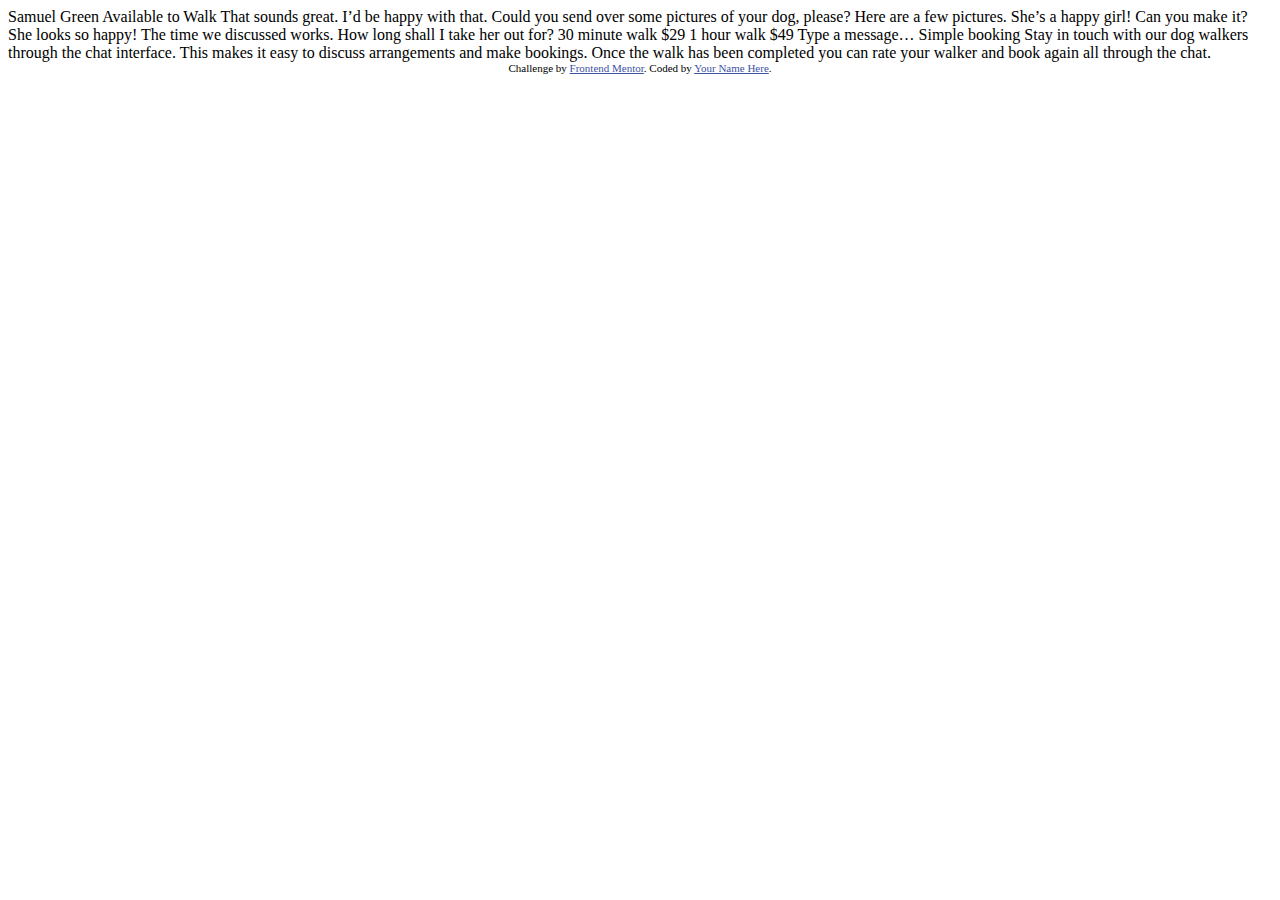
==== Chat App CSS/index.html @ c172f083 "Add files via upload" ====
<!DOCTYPE html>
<html lang="en">
<head>
  <meta charset="UTF-8">
  <meta name="viewport" content="width=device-width, initial-scale=1.0"> <!-- displays site properly based on user's device -->

  <link rel="icon" type="image/png" sizes="32x32" href="./images/favicon-32x32.png">
  
  <title>Frontend Mentor | [Challenge Name Here]</title>

  <!-- Feel free to remove these styles or customise in your own stylesheet 👍 -->
  <style>
    .attribution { font-size: 11px; text-align: center; }
    .attribution a { color: hsl(228, 45%, 44%); }
  </style>
</head>
<body>

  Samuel Green
  Available to Walk

  That sounds great. I’d be happy with that.

  Could you send over some pictures of your dog, please?

  Here are a few pictures. She’s a happy girl!

  Can you make it?

  She looks so happy! The time we discussed works. How long shall I take her out for?

  30 minute walk
  $29

  1 hour walk
  $49

  Type a message…

  Simple booking

  Stay in touch with our dog walkers through the chat interface. This makes it easy to 
  discuss arrangements and make bookings. Once the walk has been completed you can rate 
  your walker and book again all through the chat.
  
  <div class="attribution">
    Challenge by <a href="https://www.frontendmentor.io?ref=challenge" target="_blank">Frontend Mentor</a>. 
    Coded by <a href="#">Your Name Here</a>.
  </div>
</body>
</html>
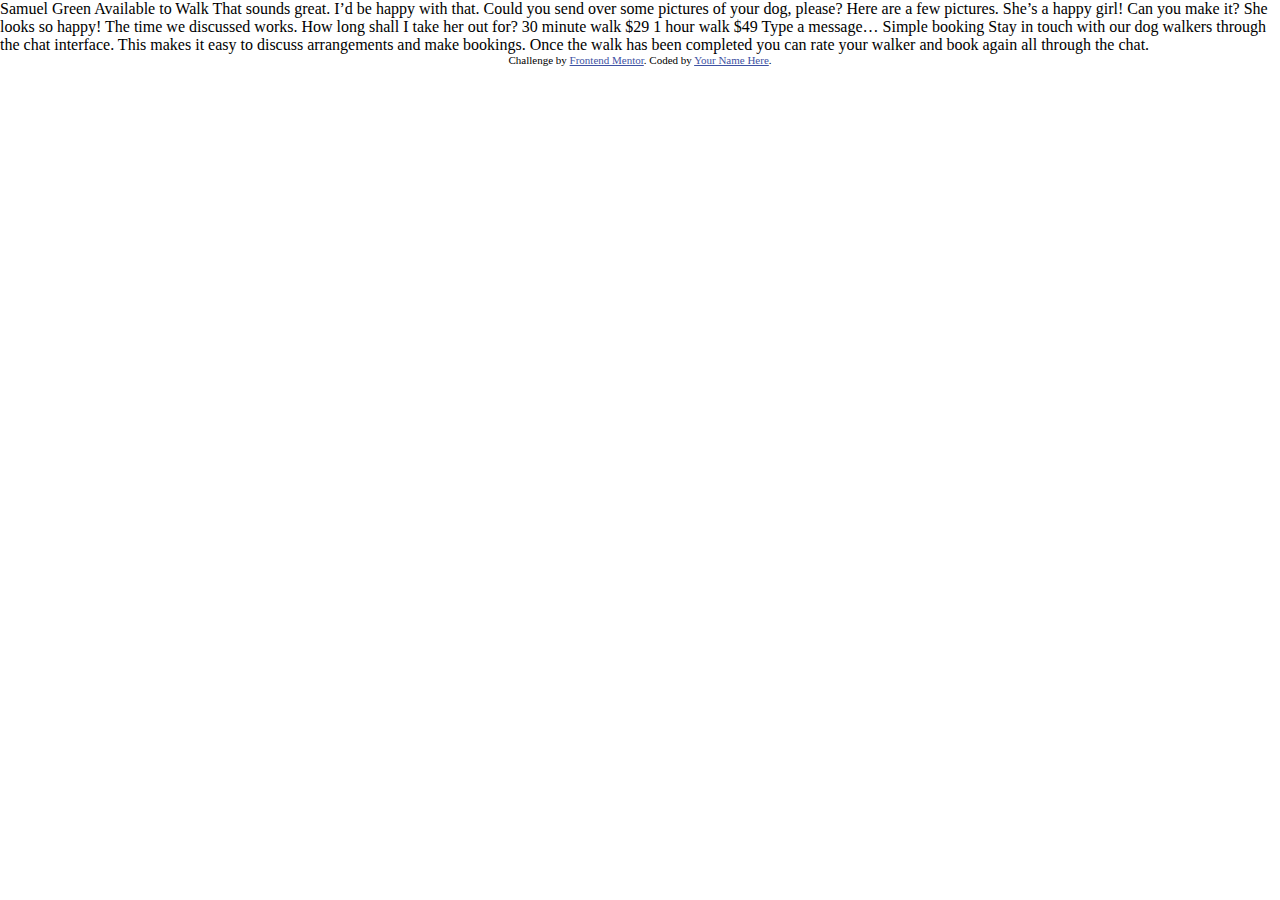
==== commit 5117719d: "First commit" ====
--- a/Chat App CSS/index.html
+++ b/Chat App CSS/index.html
@@ -13,8 +13,16 @@
     .attribution { font-size: 11px; text-align: center; }
     .attribution a { color: hsl(228, 45%, 44%); }
   </style>
+
+  <link rel="stylesheet" href="styles.css">
 </head>
 <body>
+<div class="body__shape"></div>
+  <div class="hero">
+    <div class="hero__cellphone"></div>
+    <div class="hero__text"></div>
+  </div>
+
 
   Samuel Green
   Available to Walk
--- a/Chat App CSS/styles.css
+++ b/Chat App CSS/styles.css
@@ -0,0 +1,7 @@
+*, *::after, *::before {
+  margin: 0;
+  padding: 0;
+  -webkit-box-sizing: border-box;
+          box-sizing: border-box;
+}
+/*# sourceMappingURL=styles.css.map */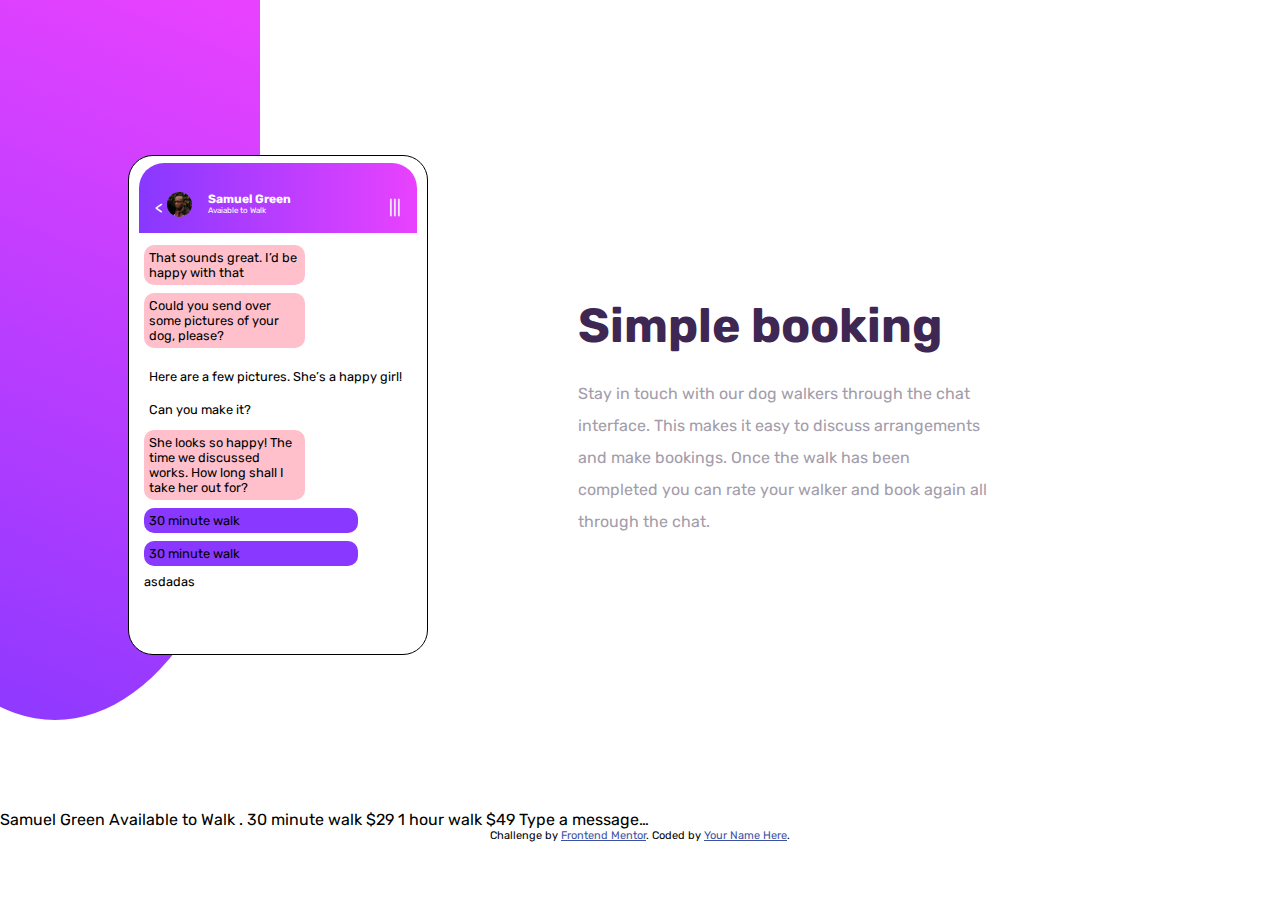
==== commit de5b1ba1: "Desktop Version" ====
--- a/Chat App CSS/index.html
+++ b/Chat App CSS/index.html
@@ -1,59 +1,101 @@
 <!DOCTYPE html>
 <html lang="en">
+
 <head>
   <meta charset="UTF-8">
-  <meta name="viewport" content="width=device-width, initial-scale=1.0"> <!-- displays site properly based on user's device -->
+  <meta name="viewport" content="width=device-width, initial-scale=1.0">
+  <!-- displays site properly based on user's device -->
 
   <link rel="icon" type="image/png" sizes="32x32" href="./images/favicon-32x32.png">
-  
+  <link rel="preconnect" href="https://fonts.googleapis.com">
+  <link rel="preconnect" href="https://fonts.gstatic.com" crossorigin>
+  <link href="https://fonts.googleapis.com/css2?family=Rubik&display=swap" rel="stylesheet">
   <title>Frontend Mentor | [Challenge Name Here]</title>
 
   <!-- Feel free to remove these styles or customise in your own stylesheet 👍 -->
   <style>
-    .attribution { font-size: 11px; text-align: center; }
-    .attribution a { color: hsl(228, 45%, 44%); }
+    .attribution {
+      font-size: 11px;
+      text-align: center;
+    }
+
+    .attribution a {
+      color: hsl(228, 45%, 44%);
+    }
   </style>
 
   <link rel="stylesheet" href="styles.css">
 </head>
+
 <body>
-<div class="body__shape"></div>
+  <div class="body__shape"></div>
   <div class="hero">
-    <div class="hero__cellphone"></div>
-    <div class="hero__text"></div>
-  </div>
+    <div class="hero__cellphone">
+      <div class="hero__cellphone_content">
+        <div class="cellphone_header">
+          <div class="arrow">
+            < </div>
+              <div class="seller">
+                <div class="header__photo">
+                  <img src="/Chat App CSS/images/avatar.jpg" alt="">
+                </div>
+                <div class="header__text">
+                  <h2>Samuel Green</h2>
+                  <p>Avaiable to Walk</p>
+                </div>
+              </div>
+              <div class="options">|||</div>
+          </div>
+          <div class="messages">
+            <div class="cellphone_msg_light msg">That sounds great. I’d be happy with that</div>
+            <div class="cellphone_msg_light msg">Could you send over some pictures of your dog, please?</div>
+            <div class="cellphone_msg_white dogs"></div>
+            <div class="cellphone_msg_white msg">Here are a few pictures. She’s a happy girl!</div>
+            <div class="cellphone_msg_white msg">Can you make it?</div>
+            <div class="cellphone_msg_light msg">She looks so happy! The time we discussed works. How long shall I take
+              her
+              out for?</div>
+            <div class="cellphone_price msg">30 minute walk</div>
+            <div class="cellphone_price msg">30 minute walk</div>
+            <div class="cellphone__bottom">asdadas</div>
+          </div>
+        </div>
+      </div>
+      <div class="hero__text">
+        <h1>Simple booking</h1>
+        <p> Stay in touch with our dog walkers through the chat interface. This makes it easy to
+          discuss arrangements and make bookings. Once the walk has been completed you can rate
+          your walker and book again all through the chat.</p>
+      </div>
+    </div>
 
 
-  Samuel Green
-  Available to Walk
+    Samuel Green
+    Available to Walk
 
-  That sounds great. I’d be happy with that.
+    .
 
-  Could you send over some pictures of your dog, please?
 
-  Here are a few pictures. She’s a happy girl!
 
-  Can you make it?
 
-  She looks so happy! The time we discussed works. How long shall I take her out for?
 
-  30 minute walk
-  $29
 
-  1 hour walk
-  $49
 
-  Type a message…
 
-  Simple booking
 
-  Stay in touch with our dog walkers through the chat interface. This makes it easy to 
-  discuss arrangements and make bookings. Once the walk has been completed you can rate 
-  your walker and book again all through the chat.
-  
-  <div class="attribution">
-    Challenge by <a href="https://www.frontendmentor.io?ref=challenge" target="_blank">Frontend Mentor</a>. 
-    Coded by <a href="#">Your Name Here</a>.
-  </div>
+    30 minute walk
+    $29
+
+    1 hour walk
+    $49
+
+    Type a message…
+
+
+    <div class="attribution">
+      Challenge by <a href="https://www.frontendmentor.io?ref=challenge" target="_blank">Frontend Mentor</a>.
+      Coded by <a href="#">Your Name Here</a>.
+    </div>
 </body>
+
 </html>--- a/Chat App CSS/styles.css
+++ b/Chat App CSS/styles.css
@@ -3,5 +3,181 @@
   padding: 0;
   -webkit-box-sizing: border-box;
           box-sizing: border-box;
+  font-family: 'Rubik', sans-serif;
+}
+
+/*Variables*/
+/*End variables*/
+body {
+  min-height: 100vh;
+}
+
+.body__shape {
+  position: absolute;
+  top: 0;
+  left: -150px;
+  height: 80%;
+  width: 32%;
+  background: linear-gradient(225grad, #e942ff, #8838ff);
+  border-bottom-right-radius: 50%;
+  border-bottom-left-radius: 50%;
+  z-index: -2;
+}
+
+.hero {
+  display: -webkit-box;
+  display: -ms-flexbox;
+  display: flex;
+  -webkit-box-align: center;
+      -ms-flex-align: center;
+          align-items: center;
+  width: 80%;
+  max-width: 1200px;
+  min-height: 90vh;
+  margin: 0 auto;
+  gap: 150px;
+}
+
+.hero__cellphone {
+  -ms-flex-preferred-size: 300px;
+      flex-basis: 300px;
+  height: 500px;
+  background-color: white;
+  border: 1px solid black;
+  border-radius: 25px;
+  -ms-flex-negative: 0;
+      flex-shrink: 0;
+  display: -webkit-box;
+  display: -ms-flexbox;
+  display: flex;
+  -webkit-box-orient: vertical;
+  -webkit-box-direction: normal;
+      -ms-flex-direction: column;
+          flex-direction: column;
+  -webkit-box-align: center;
+      -ms-flex-align: center;
+          align-items: center;
+  -webkit-box-pack: center;
+      -ms-flex-pack: center;
+          justify-content: center;
+}
+
+.hero__cellphone .messages {
+  display: -webkit-box;
+  display: -ms-flexbox;
+  display: flex;
+  -webkit-box-orient: vertical;
+  -webkit-box-direction: normal;
+      -ms-flex-direction: column;
+          flex-direction: column;
+  padding: 5px;
+  gap: 0.5rem;
+  font-size: 0.8rem;
+}
+
+.hero__cellphone .hero__cellphone_content {
+  display: -webkit-box;
+  display: -ms-flexbox;
+  display: flex;
+  -webkit-box-orient: vertical;
+  -webkit-box-direction: normal;
+      -ms-flex-direction: column;
+          flex-direction: column;
+  width: 93%;
+  height: 97%;
+  gap: 0.4rem;
+}
+
+.hero__cellphone .hero__cellphone_content .cellphone_header {
+  color: white;
+  border-radius: 25px 25px 0 0;
+  height: 70px;
+  background: -webkit-gradient(linear, right top, left top, from(#e942ff), to(#8838ff));
+  background: linear-gradient(to left, #e942ff, #8838ff);
+  display: -webkit-box;
+  display: -ms-flexbox;
+  display: flex;
+  -webkit-box-pack: justify;
+      -ms-flex-pack: justify;
+          justify-content: space-between;
+  padding: 1em;
+  -webkit-box-align: end;
+      -ms-flex-align: end;
+          align-items: flex-end;
+  position: relative;
+}
+
+.hero__cellphone .hero__cellphone_content .cellphone_header .seller {
+  position: absolute;
+  display: -webkit-box;
+  display: -ms-flexbox;
+  display: flex;
+  -webkit-box-orient: horizontal;
+  -webkit-box-direction: normal;
+      -ms-flex-direction: row;
+          flex-direction: row;
+  left: 10%;
+  gap: 1em;
+}
+
+.hero__cellphone .hero__cellphone_content .cellphone_header .header__photo {
+  width: 25px;
+  height: 25px;
+}
+
+.hero__cellphone .hero__cellphone_content .cellphone_header .header__photo img {
+  width: 100%;
+  height: auto;
+  border-radius: 50%;
+}
+
+.hero__cellphone .hero__cellphone_content .cellphone_header .header__text h2 {
+  font-size: 0.75rem;
+}
+
+.hero__cellphone .hero__cellphone_content .cellphone_header .header__text p {
+  font-size: 0.5rem;
+}
+
+.hero__cellphone .hero__cellphone_content .cellphone_msg_light {
+  width: 60%;
+  background-color: pink;
+}
+
+.hero__cellphone .hero__cellphone_content .cellphone_price {
+  width: 80%;
+  background-color: #8838ff;
+}
+
+.msg {
+  border-radius: 10px;
+  padding: 5px;
+}
+
+.hero__text {
+  display: -webkit-box;
+  display: -ms-flexbox;
+  display: flex;
+  -webkit-box-orient: vertical;
+  -webkit-box-direction: normal;
+      -ms-flex-direction: column;
+          flex-direction: column;
+  -ms-flex-preferred-size: 800px;
+      flex-basis: 800px;
+  -webkit-box-flex: 1;
+      -ms-flex-positive: 1;
+          flex-grow: 1;
+}
+
+.hero__text h1 {
+  color: #3e2753;
+  font-size: 3em;
+  margin: 0.5em 0;
+}
+
+.hero__text p {
+  color: #a39daa;
+  padding: 0 10em 0 0;
+  line-height: 2rem;
 }
 /*# sourceMappingURL=styles.css.map */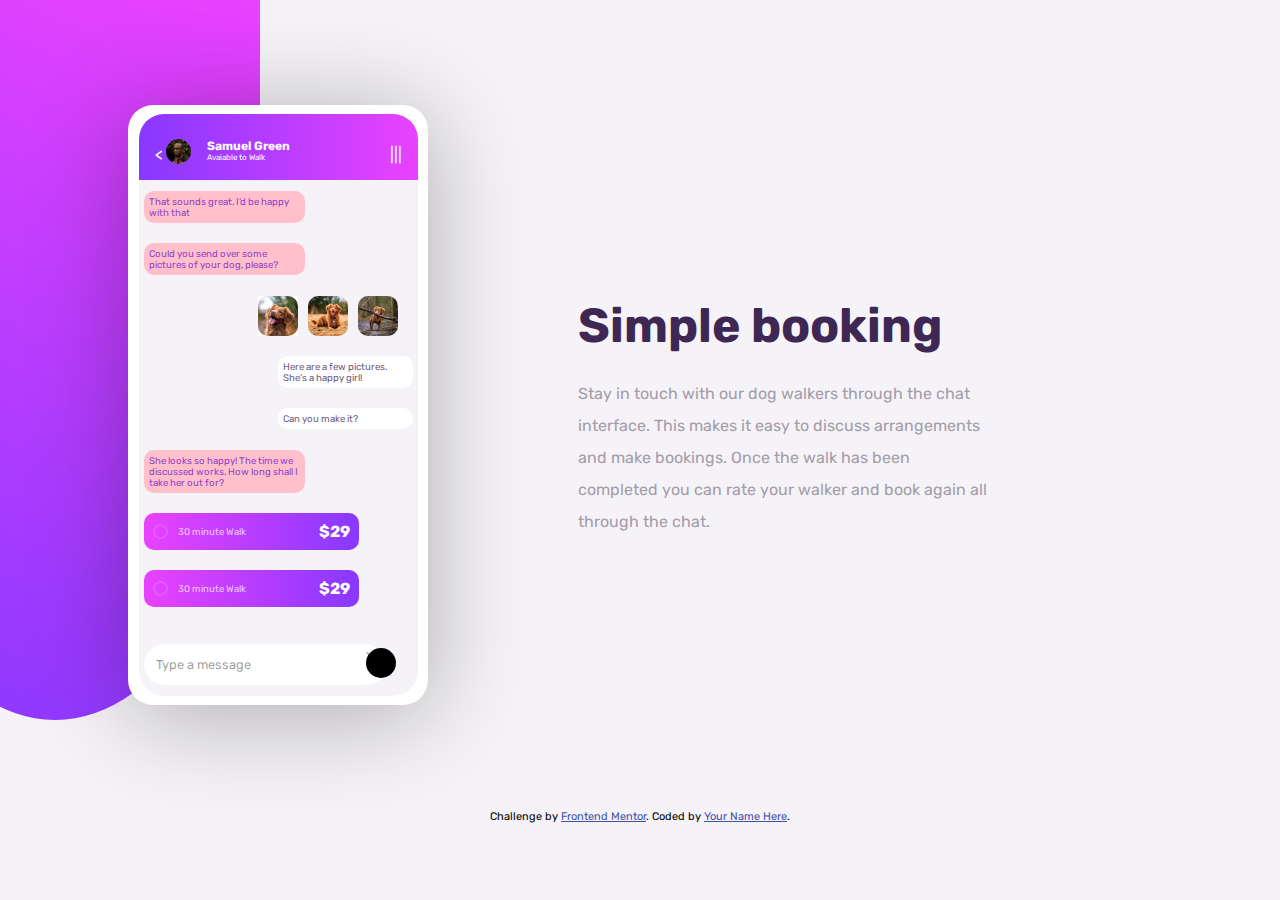
==== commit 594d66bf: "Desktop" ====
--- a/Chat App CSS/index.html
+++ b/Chat App CSS/index.html
@@ -49,15 +49,35 @@
           <div class="messages">
             <div class="cellphone_msg_light msg">That sounds great. I’d be happy with that</div>
             <div class="cellphone_msg_light msg">Could you send over some pictures of your dog, please?</div>
-            <div class="cellphone_msg_white dogs"></div>
+            <div class="cellphone_msg_white dogs">
+              <img src="/Chat App CSS/images/dog-image-1.jpg" alt="">
+              <img src="/Chat App CSS/images/dog-image-2.jpg" alt="">
+              <img src="/Chat App CSS/images/dog-image-3.jpg" alt="">
+            </div>
             <div class="cellphone_msg_white msg">Here are a few pictures. She’s a happy girl!</div>
             <div class="cellphone_msg_white msg">Can you make it?</div>
             <div class="cellphone_msg_light msg">She looks so happy! The time we discussed works. How long shall I take
               her
               out for?</div>
-            <div class="cellphone_price msg">30 minute walk</div>
-            <div class="cellphone_price msg">30 minute walk</div>
-            <div class="cellphone__bottom">asdadas</div>
+            <div class="cellphone_price msg">
+              <div class="service_length">
+                <div class="shape"></div>
+                <p>30 minute Walk</p>
+              </div>
+              <div class="price">$29</div>
+            </div>
+            <div class="cellphone_price msg">
+              <div class="service_length">
+                <div class="shape"></div>
+                <p>30 minute Walk</p>
+              </div>
+              <div class="price">$29</div>
+            </div>
+            <div class="cellphone__bottom">Type a message
+
+              <div class="send">></div>
+            </div>
+            
           </div>
         </div>
       </div>
@@ -69,29 +89,6 @@
       </div>
     </div>
 
-
-    Samuel Green
-    Available to Walk
-
-    .
-
-
-
-
-
-
-
-
-
-    30 minute walk
-    $29
-
-    1 hour walk
-    $49
-
-    Type a message…
-
-
     <div class="attribution">
       Challenge by <a href="https://www.frontendmentor.io?ref=challenge" target="_blank">Frontend Mentor</a>.
       Coded by <a href="#">Your Name Here</a>.
--- a/Chat App CSS/styles.css
+++ b/Chat App CSS/styles.css
@@ -10,6 +10,7 @@
 /*End variables*/
 body {
   min-height: 100vh;
+  background-color: #f5f3f7;
 }
 
 .body__shape {
@@ -41,9 +42,10 @@
 .hero__cellphone {
   -ms-flex-preferred-size: 300px;
       flex-basis: 300px;
-  height: 500px;
+  height: 600px;
   background-color: white;
-  border: 1px solid black;
+  -webkit-box-shadow: 0px 10px 100px rgba(0, 0, 0, 0.3);
+          box-shadow: 0px 10px 100px rgba(0, 0, 0, 0.3);
   border-radius: 25px;
   -ms-flex-negative: 0;
       flex-shrink: 0;
@@ -70,9 +72,15 @@
   -webkit-box-direction: normal;
       -ms-flex-direction: column;
           flex-direction: column;
+  -ms-flex-pack: distribute;
+      justify-content: space-around;
   padding: 5px;
   gap: 0.5rem;
   font-size: 0.8rem;
+  background-color: #f5f3f7;
+  height: 100%;
+  border-bottom-left-radius: 2em;
+  border-bottom-right-radius: 2em;
 }
 
 .hero__cellphone .hero__cellphone_content {
@@ -85,7 +93,7 @@
           flex-direction: column;
   width: 93%;
   height: 97%;
-  gap: 0.4rem;
+  gap: 0rem;
 }
 
 .hero__cellphone .hero__cellphone_content .cellphone_header {
@@ -142,11 +150,99 @@
 .hero__cellphone .hero__cellphone_content .cellphone_msg_light {
   width: 60%;
   background-color: pink;
+  color: #9241c8;
+  font-size: 0.6rem;
+}
+
+.hero__cellphone .hero__cellphone_content .cellphone_msg_white {
+  background-color: white;
+  width: 50%;
+  font-size: 0.6rem;
+  color: #6e5d7e;
+  -ms-flex-item-align: end;
+      align-self: flex-end;
 }
 
 .hero__cellphone .hero__cellphone_content .cellphone_price {
   width: 80%;
-  background-color: #8838ff;
+  background: -webkit-gradient(linear, left top, right top, from(#e942ff), to(#8838ff));
+  background: linear-gradient(to right, #e942ff, #8838ff);
+}
+
+.hero__cellphone .hero__cellphone_content .dogs {
+  display: -webkit-box;
+  display: -ms-flexbox;
+  display: flex;
+  width: 40px;
+  height: 40px;
+  -ms-flex-item-align: center;
+      align-self: center;
+  gap: 10px;
+}
+
+.hero__cellphone .hero__cellphone_content .dogs img {
+  display: inline-block;
+  width: 100%;
+  height: auto;
+  border-radius: 10px;
+}
+
+.hero__cellphone .hero__cellphone_content .cellphone_price {
+  display: -webkit-box;
+  display: -ms-flexbox;
+  display: flex;
+  -webkit-box-pack: justify;
+      -ms-flex-pack: justify;
+          justify-content: space-between;
+  color: white;
+  padding: 9px;
+}
+
+.hero__cellphone .hero__cellphone_content .cellphone_price .service_length {
+  display: -webkit-box;
+  display: -ms-flexbox;
+  display: flex;
+  -webkit-box-align: center;
+      -ms-flex-align: center;
+          align-items: center;
+  opacity: 0.7;
+  gap: 10px;
+  font-size: 0.6rem;
+}
+
+.hero__cellphone .hero__cellphone_content .cellphone_price .shape {
+  width: 15px;
+  height: 15px;
+  border-radius: 50%;
+  border: 2px solid white;
+  opacity: 0.2;
+}
+
+.hero__cellphone .hero__cellphone_content .cellphone_price .price {
+  font-weight: bold;
+  font-size: 1rem;
+}
+
+.hero__cellphone .hero__cellphone_content .cellphone__bottom {
+  padding: 1em;
+  width: 90%;
+  background-color: white;
+  margin-top: 1.3em;
+  border-radius: 25px;
+  position: relative;
+  color: rgba(0, 0, 0, 0.4);
+  text-align: left;
+}
+
+.hero__cellphone .hero__cellphone_content .cellphone__bottom .send {
+  position: absolute;
+  right: -10px;
+  top: 10%;
+  font-weight: bold;
+  background-color: black;
+  width: 30px;
+  height: 30px;
+  border-radius: 50%;
 }
 
 .msg {
